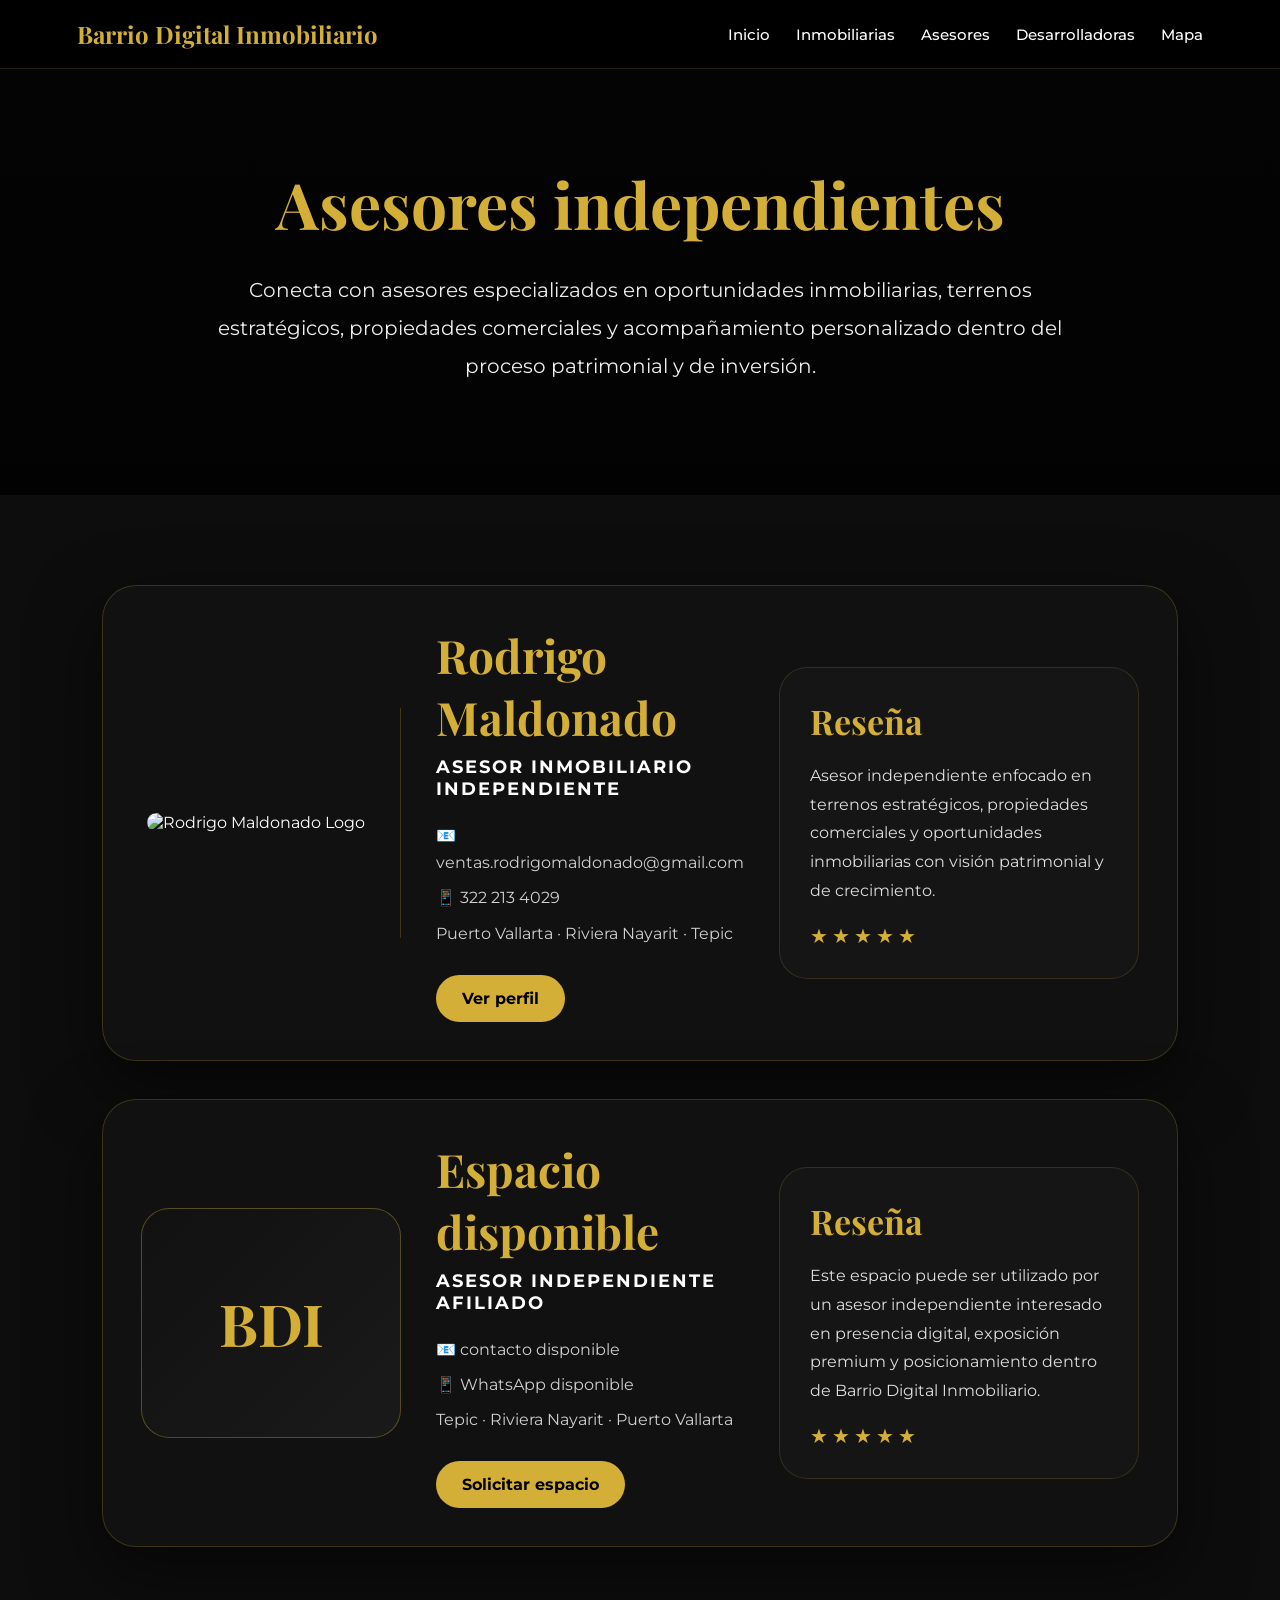
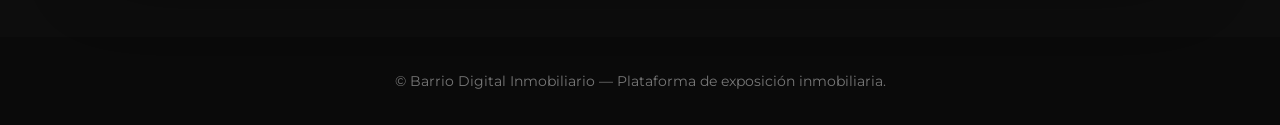
==== asesores.html @ e4a78859 "Add files via upload" ====
<!DOCTYPE html>
<html lang="es">

<head>

<meta charset="UTF-8">
<meta name="description" content="Asesores inmobiliarios independientes afiliados a Barrio Digital Inmobiliario especializados en inversión, terrenos y oportunidades patrimoniales.">
<meta name="viewport" content="width=device-width, initial-scale=1.0">

<title>Asesores Independientes | Barrio Digital Inmobiliario</title>

<link href="https://fonts.googleapis.com/css2?family=Playfair+Display:wght@500;700&family=Montserrat:wght@300;400;500;600&display=swap" rel="stylesheet">

<link rel="stylesheet" href="styles.css">

<style>

body{
background:#0d0d0d;
color:white;
font-family:'Montserrat',sans-serif;
}

.listing-hero{
min-height:55vh;
display:flex;
align-items:center;
justify-content:center;
text-align:center;
padding:140px 8% 90px;
background:
linear-gradient(rgba(0,0,0,.72),rgba(0,0,0,.82)),
url('https://images.unsplash.com/photo-1520607162513-77705c0f0d4a?q=80&w=1800&auto=format&fit=crop');
background-size:cover;
background-position:center;
}

.listing-hero-content{
max-width:900px;
}

.listing-hero h1{
font-family:'Playfair Display',serif;
font-size:64px;
color:#d4af37;
margin-bottom:25px;
}

.listing-hero p{
font-size:20px;
line-height:1.9;
color:#eee;
}

.directory-section{
padding:90px 8%;
}

.directory-list{
max-width:1400px;
margin:0 auto;
display:flex;
flex-direction:column;
gap:38px;
}

.directory-card{
display:grid;
grid-template-columns:260px 1fr 360px;
gap:35px;
align-items:center;
background:#111;
border:1px solid rgba(212,175,55,.22);
border-radius:34px;
padding:38px;
box-shadow:0 25px 70px rgba(0,0,0,.55);
transition:.35s;
}

.directory-card:hover{
transform:translateY(-6px);
border:1px solid rgba(212,175,55,.45);
}

.directory-logo{
display:flex;
align-items:center;
justify-content:center;
min-height:230px;
border-right:1px solid rgba(212,175,55,.25);
padding-right:30px;
}

.directory-logo img{
max-width:220px;
max-height:220px;
object-fit:contain;
border-radius:18px;
}

.placeholder-logo{
border:1px solid rgba(212,175,55,.35);
border-radius:28px;
background:linear-gradient(135deg,#111,#1a1a1a);
padding:20px;
}

.placeholder-logo span{
font-family:'Playfair Display',serif;
font-size:58px;
color:#d4af37;
font-weight:700;
}

.directory-info h2{
font-family:'Playfair Display',serif;
font-size:46px;
color:#d4af37;
margin-bottom:8px;
}

.directory-subtitle{
font-size:18px;
text-transform:uppercase;
letter-spacing:2px;
font-weight:700;
color:#fff;
margin-bottom:22px;
}

.directory-contact,
.directory-location{
font-size:16px;
line-height:1.7;
color:#cfcfcf;
margin-bottom:8px;
}

.directory-buttons{
display:flex;
gap:14px;
flex-wrap:wrap;
margin-top:28px;
}

.directory-buttons a{
display:inline-block;
padding:14px 26px;
border-radius:35px;
text-decoration:none;
font-weight:700;
transition:.3s;
}

.btn-gold{
background:#d4af37;
color:#000;
}

.btn-gold:hover{
background:white;
}

.directory-review{
background:#151515;
border:1px solid rgba(212,175,55,.16);
border-radius:28px;
padding:30px;
min-height:230px;
display:flex;
flex-direction:column;
justify-content:center;
}

.directory-review h3{
font-family:'Playfair Display',serif;
font-size:34px;
color:#d4af37;
margin-bottom:18px;
}

.directory-review p{
font-size:16px;
line-height:1.8;
color:#ddd;
margin-bottom:18px;
}

.directory-review span{
color:#d4af37;
font-size:20px;
letter-spacing:4px;
}

@media(max-width:1050px){

.directory-card{
grid-template-columns:1fr;
text-align:center;
}

.directory-logo{
border-right:none;
border-bottom:1px solid rgba(212,175,55,.25);
padding-right:0;
padding-bottom:28px;
}

.directory-buttons{
justify-content:center;
}

}

@media(max-width:850px){

.listing-hero h1{
font-size:42px;
}

.listing-hero p{
font-size:17px;
}

}

</style>

</head>

<body>

<nav class="navbar">

<div class="nav-logo">
Barrio Digital Inmobiliario
</div>

<div class="nav-links">

<a href="index.html">
Inicio
</a>

<a href="inmobiliarias.html">
Inmobiliarias
</a>

<a href="#">
Asesores
</a>

<a href="desarrolladoras.html">
Desarrolladoras
</a>

<a href="index.html#mapa">
Mapa
</a>

</div>

</nav>

<section class="listing-hero">

<div class="listing-hero-content">

<h1>
Asesores independientes
</h1>

<p>
Conecta con asesores especializados en oportunidades inmobiliarias, terrenos estratégicos, propiedades comerciales y acompañamiento personalizado dentro del proceso patrimonial y de inversión.
</p>

</div>

</section>

<section class="directory-section">

<div class="directory-list">

<div class="directory-card">

<div class="directory-logo">
<img src="images/rodrigo-logo.png" alt="Rodrigo Maldonado Logo">
</div>

<div class="directory-info">

<h2>
Rodrigo Maldonado
</h2>

<p class="directory-subtitle">
Asesor inmobiliario independiente
</p>

<p class="directory-contact">
📧 ventas.rodrigomaldonado@gmail.com
</p>

<p class="directory-contact">
📱 322 213 4029
</p>

<p class="directory-location">
Puerto Vallarta · Riviera Nayarit · Tepic
</p>

<div class="directory-buttons">

<a class="btn-gold" href="asesores/rodrigo-maldonado.html">
Ver perfil
</a>

</div>

</div>

<div class="directory-review">

<h3>
Reseña
</h3>

<p>
Asesor independiente enfocado en terrenos estratégicos, propiedades comerciales y oportunidades inmobiliarias con visión patrimonial y de crecimiento.
</p>

<span>
★★★★★
</span>

</div>

</div>

<div class="directory-card">

<div class="directory-logo placeholder-logo">
<span>
BDI
</span>
</div>

<div class="directory-info">

<h2>
Espacio disponible
</h2>

<p class="directory-subtitle">
Asesor independiente afiliado
</p>

<p class="directory-contact">
📧 contacto disponible
</p>

<p class="directory-contact">
📱 WhatsApp disponible
</p>

<p class="directory-location">
Tepic · Riviera Nayarit · Puerto Vallarta
</p>

<div class="directory-buttons">

<a class="btn-gold" href="https://wa.me/523221340289" target="_blank">
Solicitar espacio
</a>

</div>

</div>

<div class="directory-review">

<h3>
Reseña
</h3>

<p>
Este espacio puede ser utilizado por un asesor independiente interesado en presencia digital, exposición premium y posicionamiento dentro de Barrio Digital Inmobiliario.
</p>

<span>
★★★★★
</span>

</div>

</div>

</div>

</section>

<footer>

© Barrio Digital Inmobiliario — Plataforma de exposición inmobiliaria.

</footer>

</body>

</html>
---- styles.css ----
*{
margin:0;
padding:0;
box-sizing:border-box;
}

html{
scroll-behavior:smooth;
}

body{
font-family:'Montserrat',sans-serif;
background:#0d0d0d;
color:#fff;
overflow-x:hidden;
}

.navbar{
position:fixed;
top:0;
left:0;
width:100%;
background:rgba(0,0,0,.92);
backdrop-filter:blur(12px);
display:flex;
justify-content:space-between;
align-items:center;
padding:18px 6%;
z-index:9999;
border-bottom:1px solid rgba(212,175,55,.18);
}

.nav-logo{
font-family:'Playfair Display',serif;
font-size:24px;
color:#d4af37;
font-weight:700;
}

.nav-links{
display:flex;
gap:26px;
flex-wrap:wrap;
align-items:center;
}

.nav-links a{
color:#fff;
text-decoration:none;
font-size:15px;
font-weight:500;
transition:.3s;
}

.nav-links a:hover{
color:#d4af37;
}

.hero{
min-height:100vh;
padding:130px 8% 80px;
background:
linear-gradient(rgba(0,0,0,.68),rgba(0,0,0,.82)),
url('https://images.unsplash.com/photo-1560518883-ce09059eeffa?q=80&w=1973&auto=format&fit=crop');
background-size:cover;
background-position:center;
display:flex;
align-items:center;
justify-content:center;
text-align:center;
}

.hero-content{
max-width:950px;
}

.hero h1{
font-family:'Playfair Display',serif;
font-size:68px;
line-height:1.05;
margin-bottom:24px;
color:#d4af37;
}

.hero p{
font-size:20px;
line-height:1.8;
color:#f1f1f1;
margin-bottom:35px;
}

.hero-buttons{
display:flex;
gap:18px;
justify-content:center;
flex-wrap:wrap;
}

.btn{
display:inline-block;
padding:15px 30px;
border-radius:40px;
text-decoration:none;
font-weight:700;
transition:.3s;
}

.btn-primary{
background:#d4af37;
color:#000;
}

.btn-primary:hover{
background:#fff;
transform:translateY(-3px);
}

.btn-secondary{
border:1px solid #d4af37;
color:#d4af37;
}

.btn-secondary:hover{
background:#d4af37;
color:#000;
transform:translateY(-3px);
}

.section{
padding:90px 8%;
}

.section-title{
font-family:'Playfair Display',serif;
font-size:44px;
margin-bottom:24px;
color:#d4af37;
text-align:center;
}

.section-text{
max-width:950px;
margin:0 auto 40px;
text-align:center;
line-height:2;
font-size:18px;
color:#ddd;
}

.realestate-categories{
padding:90px 8%;
background:linear-gradient(to bottom,#0d0d0d,#111);
}

.categories-grid{
display:grid;
grid-template-columns:repeat(auto-fit,minmax(280px,1fr));
gap:30px;
max-width:1200px;
margin:40px auto 0;
}

.realestate-card{
background:#151515;
border-radius:28px;
padding:38px;
border:1px solid rgba(212,175,55,.16);
box-shadow:0 20px 55px rgba(0,0,0,.45);
transition:.35s;
}

.realestate-card:hover{
transform:translateY(-8px);
border:1px solid rgba(212,175,55,.42);
}

.realestate-card h3{
font-family:'Playfair Display',serif;
font-size:30px;
color:#d4af37;
margin-bottom:18px;
}

.realestate-card p{
line-height:1.9;
color:#ccc;
font-size:16px;
margin-bottom:28px;
}

.realestate-card a{
display:inline-block;
padding:14px 24px;
background:#d4af37;
color:#000;
border-radius:35px;
text-decoration:none;
font-weight:700;
transition:.3s;
}

.realestate-card a:hover{
background:#fff;
}

.luxury-article{
background:
linear-gradient(rgba(0,0,0,.82),rgba(0,0,0,.92)),
url('https://images.unsplash.com/photo-1600585154340-be6161a56a0c?q=80&w=1800&auto=format&fit=crop');
background-size:cover;
background-position:center;
background-attachment:fixed;
}

.mapa-section{
padding:90px 8%;
background:rgba(0,0,0,.55);
}

.mapa-subtitulo{
text-align:center;
max-width:750px;
margin:0 auto 35px;
font-size:18px;
opacity:.85;
line-height:1.7;
}

#affiliate-map{
width:100%;
max-width:1100px;
height:520px;
margin:0 auto;
border-radius:30px;
overflow:hidden;
box-shadow:0 25px 70px rgba(0,0,0,.55);
border:1px solid rgba(255,255,255,.12);
}

.leaflet-popup-content-wrapper{
background:#111;
color:white;
border-radius:18px;
border:1px solid rgba(212,175,55,.35);
}

.leaflet-popup-tip{
background:#111;
}

.map-popup-title{
color:#d4af37;
font-weight:700;
font-size:16px;
margin-bottom:6px;
}

.map-popup-link{
display:inline-block;
margin-top:10px;
background:#d4af37;
color:#111;
padding:8px 14px;
border-radius:20px;
text-decoration:none;
font-weight:700;
}

.contact{
background:#121212;
border-top:1px solid rgba(212,175,55,.15);
text-align:center;
}

.contact p{
max-width:750px;
margin:20px auto 35px;
line-height:1.9;
color:#ccc;
}

footer{
padding:35px;
text-align:center;
font-size:14px;
background:#0a0a0a;
color:#777;
}

@media(max-width:850px){

.navbar{
flex-direction:column;
gap:12px;
}

.nav-links{
justify-content:center;
gap:14px;
}

.hero h1{
font-size:42px;
}

.hero p{
font-size:17px;
}

.section-title{
font-size:34px;
}

.section-text{
font-size:16px;
}

#affiliate-map{
height:420px;
}

@media(max-width:600px){

.nav-links a{
font-size:13px;
}

.hero{
padding-top:170px;
}

.btn{
width:100%;
max-width:320px;
text-align:center;
}

}

}
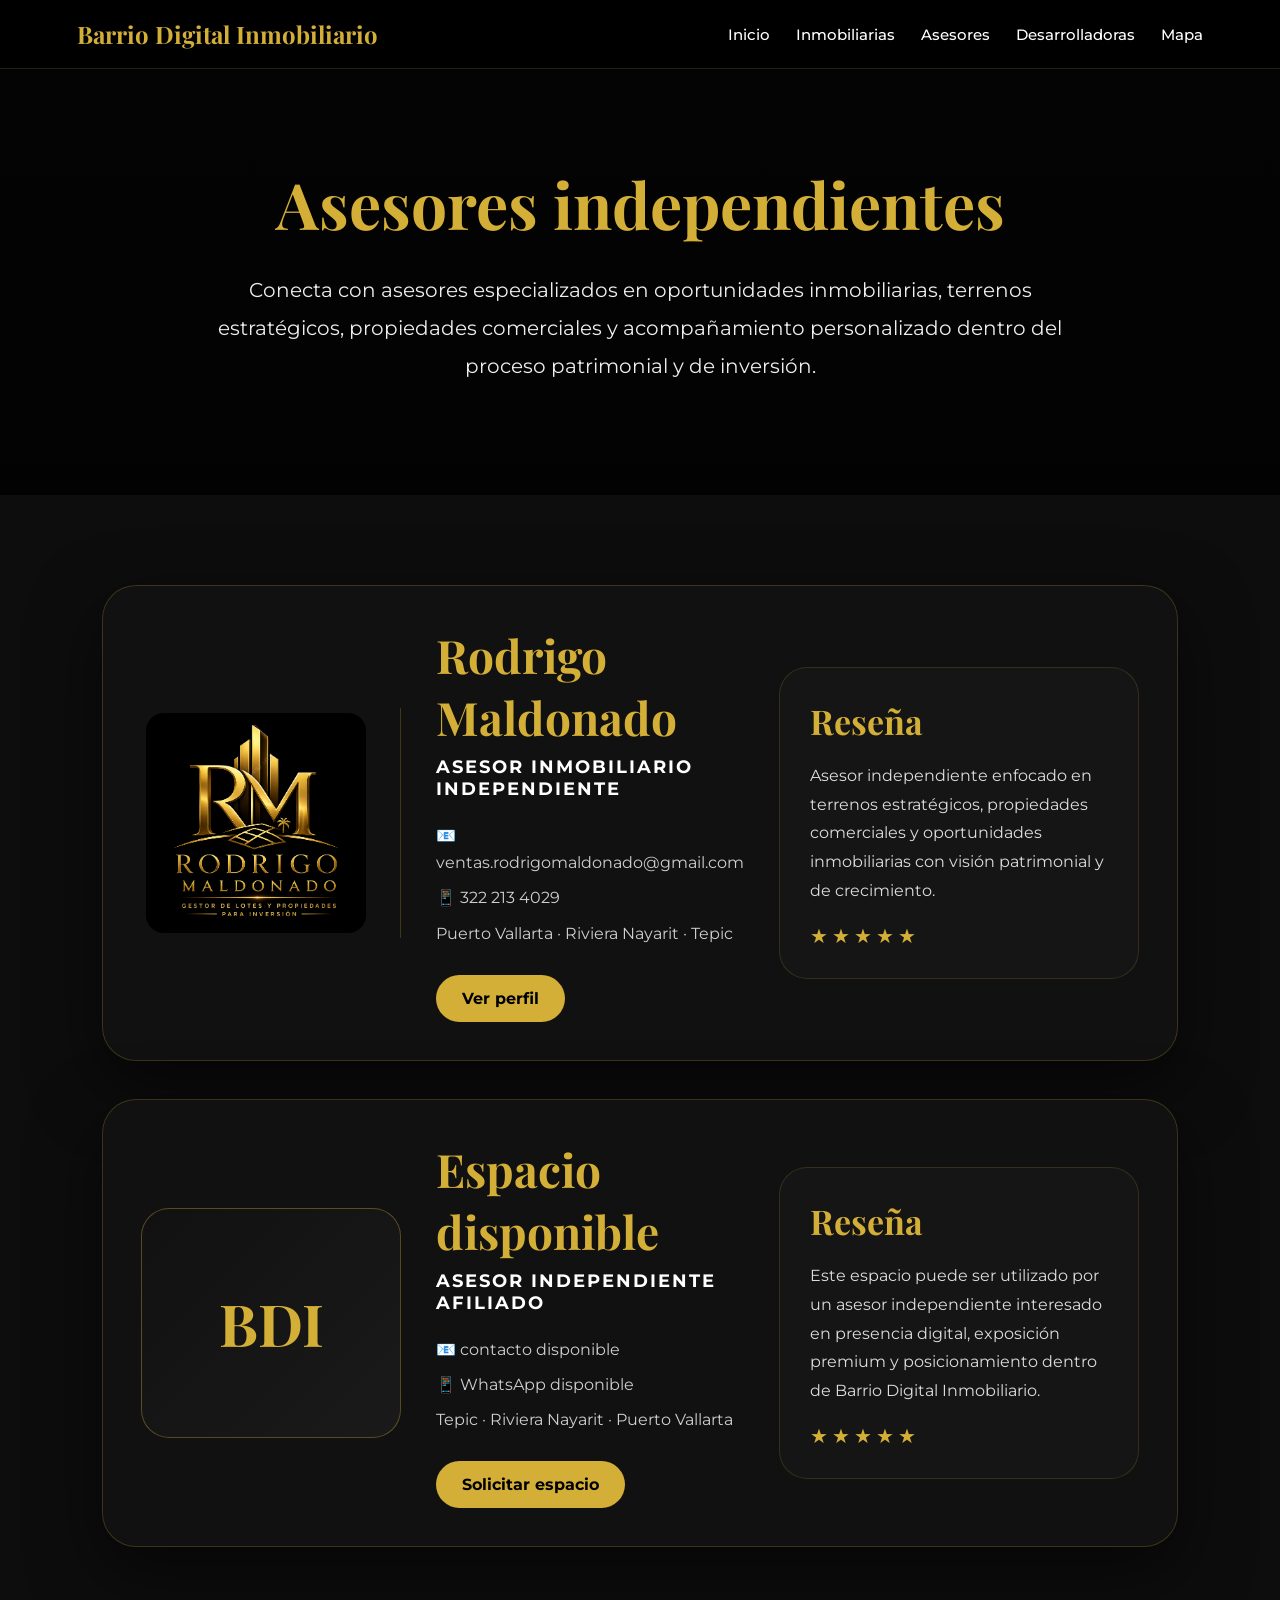
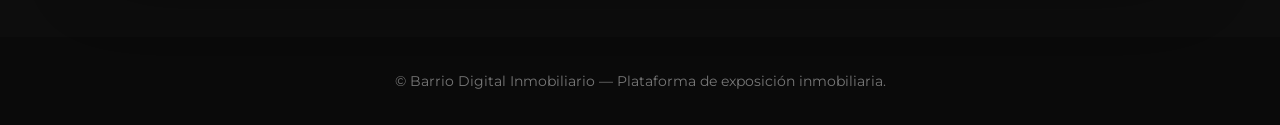
==== commit 669be974: "Update asesores.html" ====
--- a/asesores.html
+++ b/asesores.html
@@ -370,7 +370,7 @@
 
 <div class="directory-buttons">
 
-<a class="btn-gold" href="https://wa.me/523221340289" target="_blank">
+<a class="btn-gold" href="https://barriodigitaltepic-ui.github.io/inscribete-barrio-digital/" target="_blank">
 Solicitar espacio
 </a>
 
@@ -408,4 +408,4 @@
 
 </body>
 
-</html>+</html>
